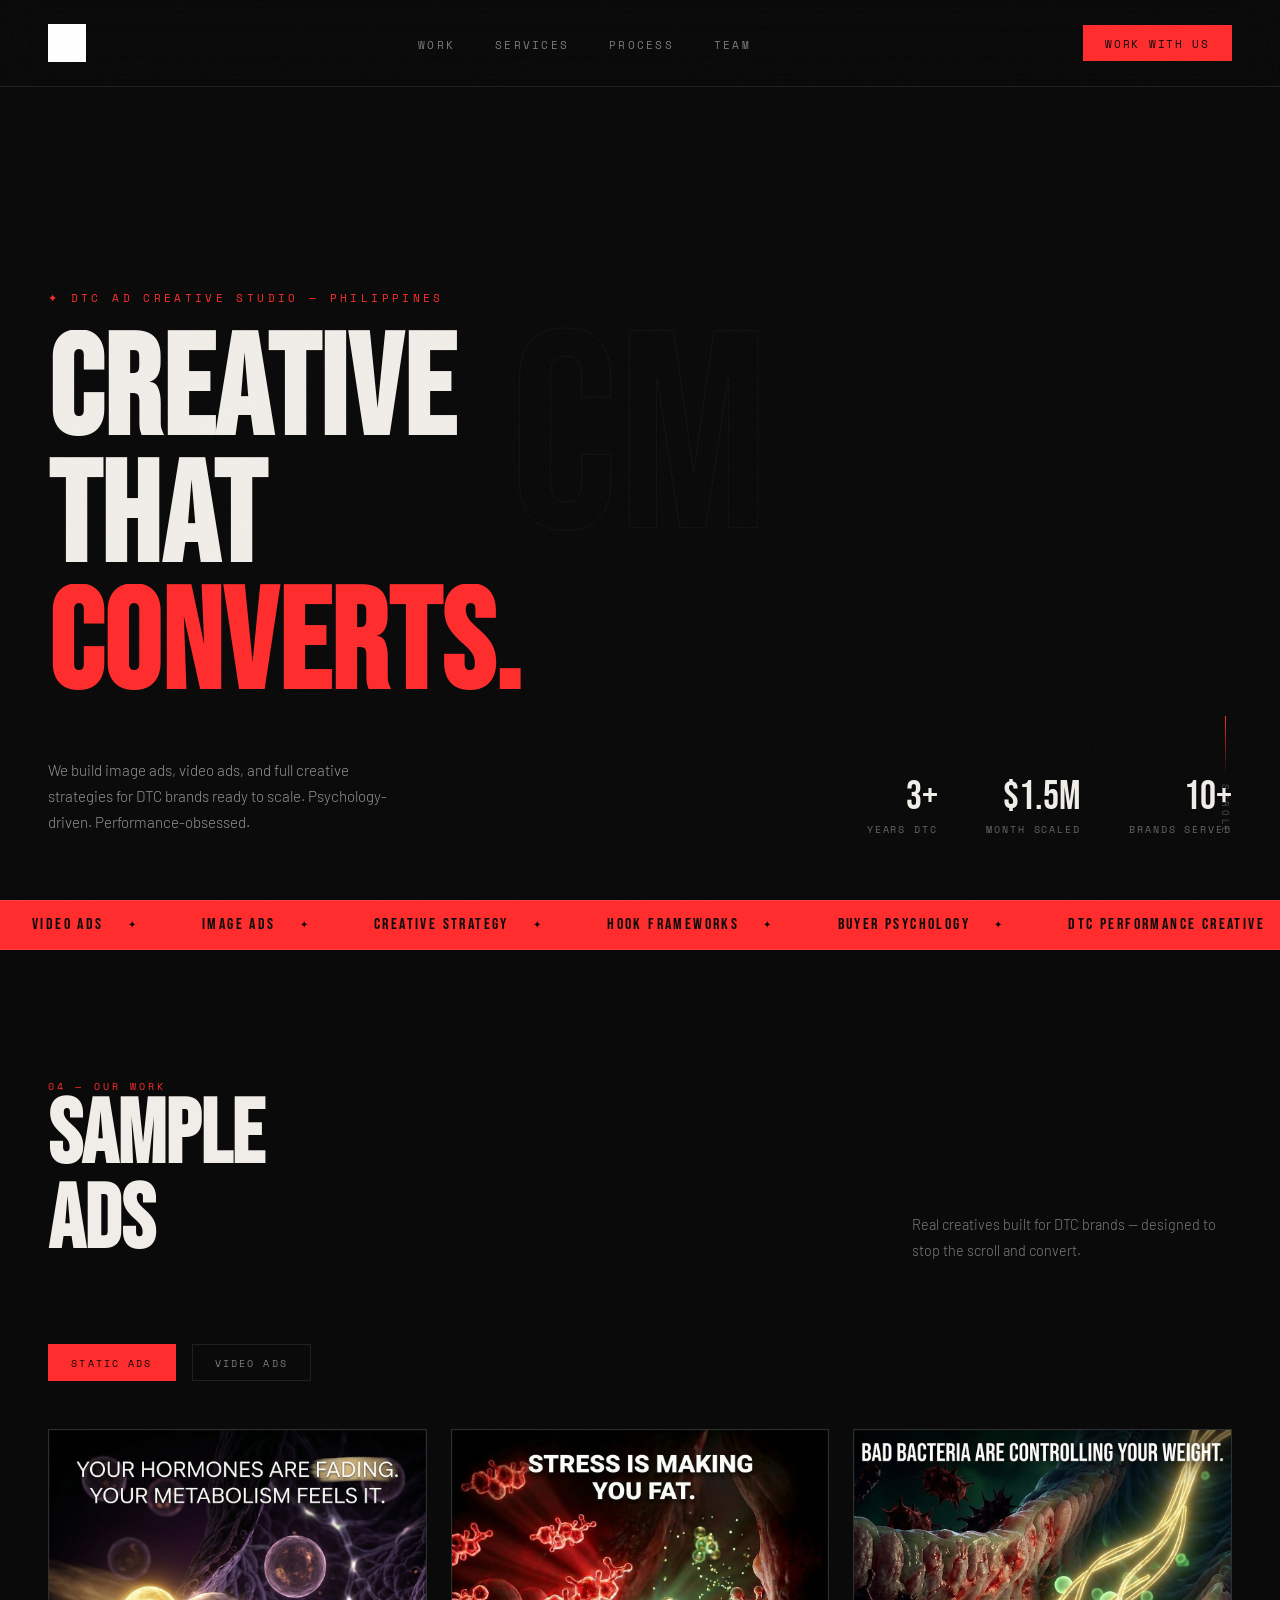
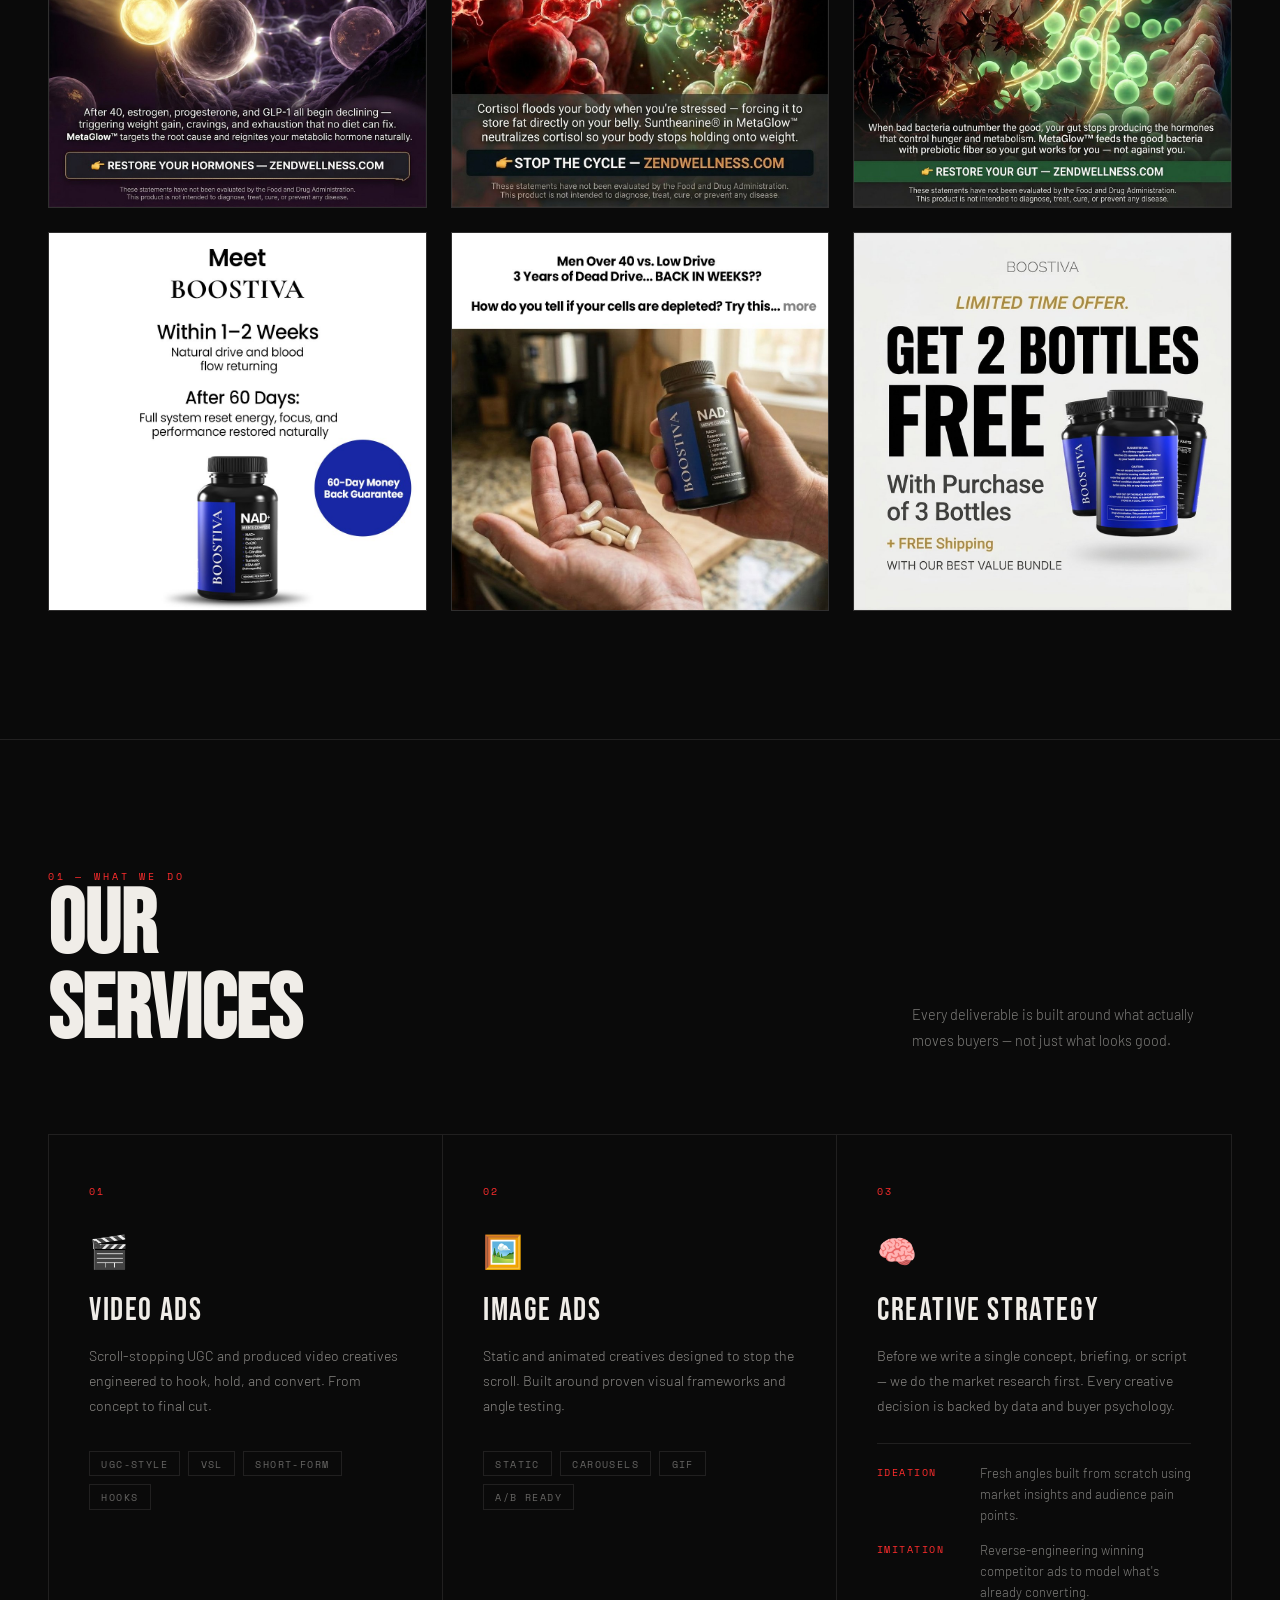
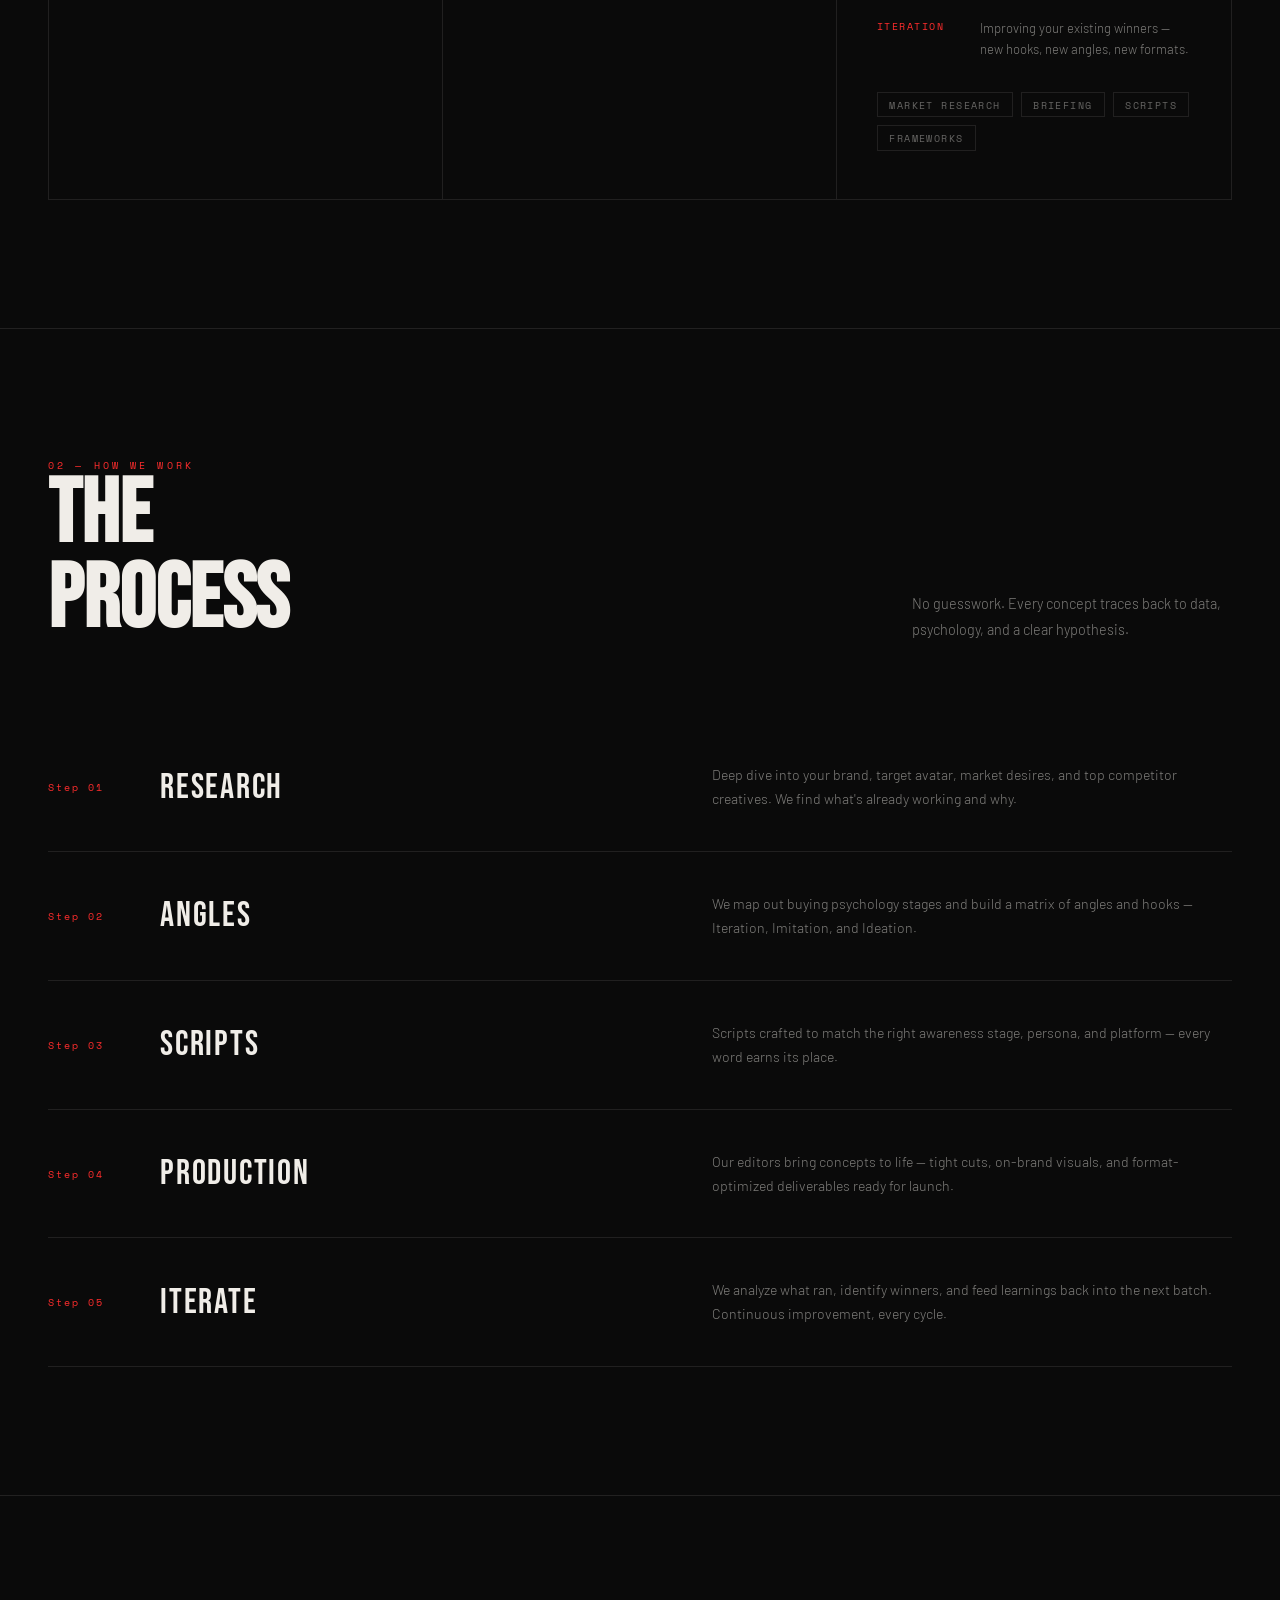
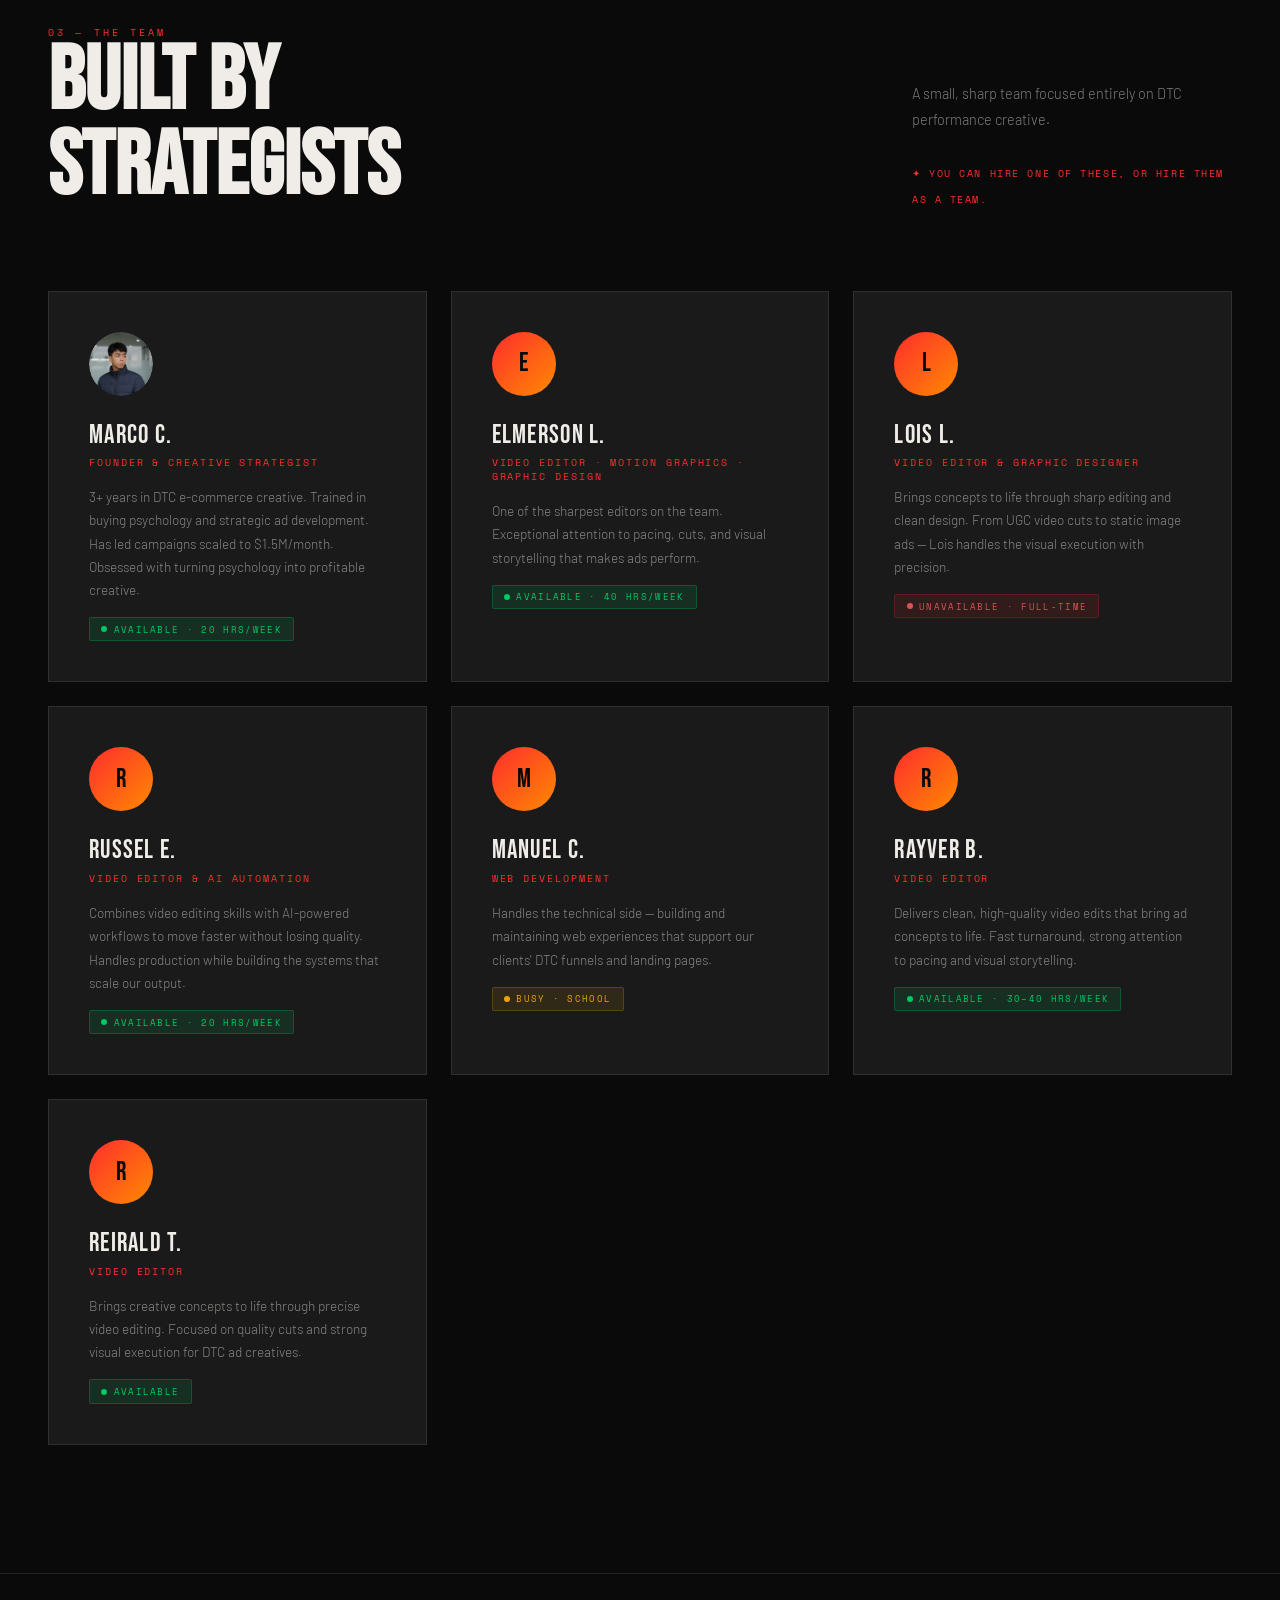
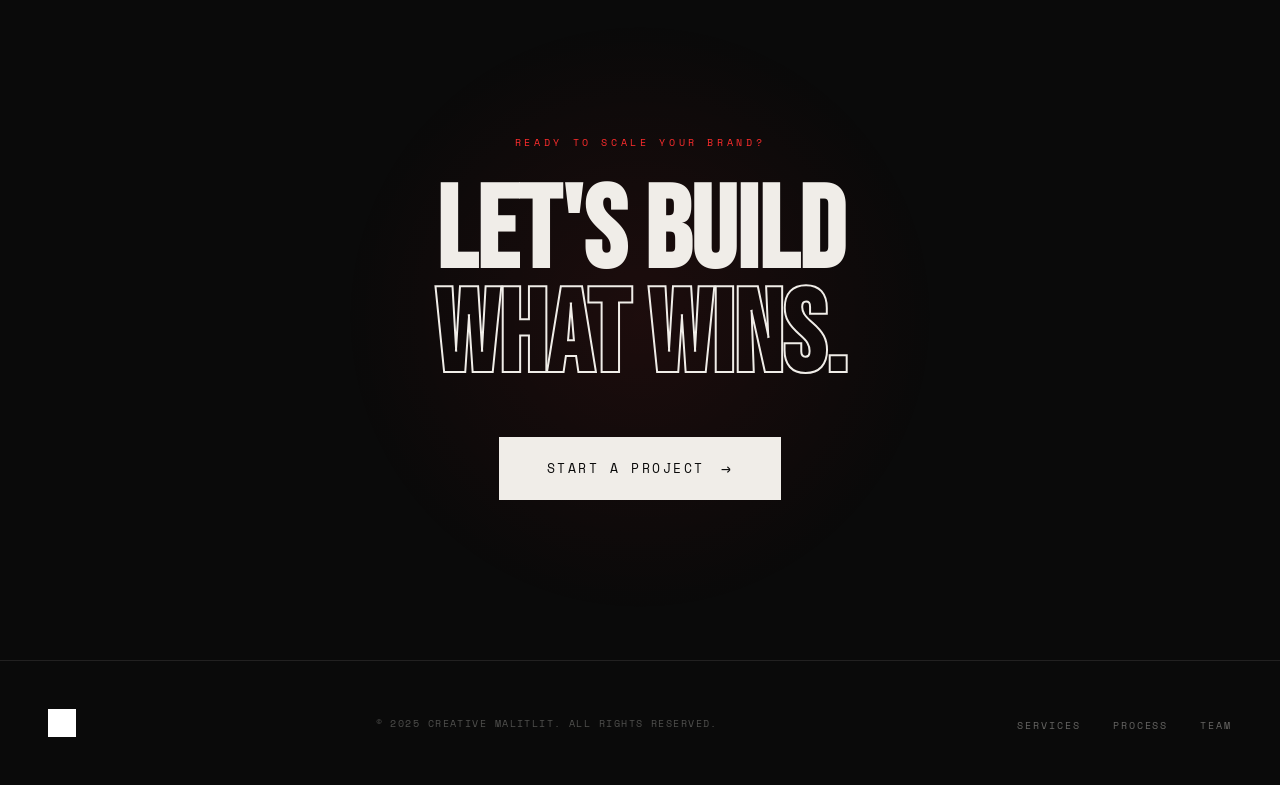
==== creative-malitlit.html @ ef9fa3f7 "initial" ====
<!doctype html>
<html lang="en">
  <head>
    <meta charset="UTF-8" />
    <meta name="viewport" content="width=device-width, initial-scale=1.0" />
    <title>Creative Malitlit — Ad Creative Studio</title>
    <link rel="preconnect" href="https://fonts.googleapis.com" />
    <link rel="preconnect" href="https://fonts.gstatic.com" crossorigin />
    <link
      href="https://fonts.googleapis.com/css2?family=Bebas+Neue&family=Barlow:ital,wght@0,300;0,400;0,600;1,300&family=Space+Mono:wght@400;700&display=swap"
      rel="stylesheet" />
    <link rel="stylesheet" href="style.css" />
  </head>
  <body>
    <!-- NAV -->
    <nav>
      <a href="#" class="nav-logo"
        ><img
          src="[data-uri]"
          alt="Creative Malitlit"
      /></a>
      <ul class="nav-links">
        <li><a href="#work">Work</a></li>
        <li><a href="#services">Services</a></li>
        <li><a href="#process">Process</a></li>
        <li><a href="#team">Team</a></li>
      </ul>
      <button class="nav-cta" onclick="window.location.href = 'mailto:marcomalitlit@gmail.com'">Work With Us</button>
    </nav>

    <!-- HERO -->
    <section class="hero" id="home">
      <div class="hero-bg-text">CM</div>
      <div class="hero-tag">✦ DTC Ad Creative Studio — Philippines</div>
      <h1 class="hero-headline">
        <span class="line"><span>Creative</span></span>
        <span class="line"><span>That</span></span>
        <span class="line"><span class="red">Converts.</span></span>
      </h1>
      <div class="hero-bottom">
        <p class="hero-desc">
          We build image ads, video ads, and full creative strategies for DTC brands ready to scale. Psychology-driven.
          Performance-obsessed.
        </p>
        <div class="hero-stats">
          <div>
            <div class="stat-num">3+</div>
            <div class="stat-label">Years DTC</div>
          </div>
          <div>
            <div class="stat-num">$1.5M</div>
            <div class="stat-label">Month scaled</div>
          </div>
          <div>
            <div class="stat-num">10+</div>
            <div class="stat-label">Brands served</div>
          </div>
        </div>
      </div>
      <div class="scroll-indicator">
        <div class="scroll-line"></div>
        <div class="scroll-text">Scroll</div>
      </div>
    </section>

    <!-- MARQUEE -->
    <div class="marquee-strip">
      <div class="marquee-inner">
        <span class="marquee-item">Video Ads</span>
        <span class="marquee-item">Image Ads</span>
        <span class="marquee-item">Creative Strategy</span>
        <span class="marquee-item">Hook Frameworks</span>
        <span class="marquee-item">Buyer Psychology</span>
        <span class="marquee-item">DTC Performance Creative</span>
        <span class="marquee-item">Video Ads</span>
        <span class="marquee-item">Image Ads</span>
        <span class="marquee-item">Creative Strategy</span>
        <span class="marquee-item">Hook Frameworks</span>
        <span class="marquee-item">Buyer Psychology</span>
        <span class="marquee-item">DTC Performance Creative</span>
      </div>
    </div>

    <!-- PORTFOLIO -->
    <section class="section" id="work">
      <div class="section-header reveal">
        <div>
          <div class="section-label">04 — Our Work</div>
          <h2 class="section-title">Sample<br />Ads</h2>
        </div>
        <p class="section-sub">Real creatives built for DTC brands — designed to stop the scroll and convert.</p>
      </div>
      <div class="portfolio-filter reveal">
        <button class="filter-btn active" onclick="filterPortfolio('static', this)">Static Ads</button>
        <button class="filter-btn" onclick="filterPortfolio('video', this)">Video Ads</button>
      </div>
      <div class="portfolio-grid reveal" id="portfolioGrid">
        <div class="portfolio-item" data-category="static">
          <img
            src="[data-uri]"
            alt="Native Static Ad - Hormones"
            loading="lazy" />
          <div class="portfolio-overlay">
            <div class="portfolio-tag">Static Ad · Native Style</div>
            <div class="portfolio-title">Hormone Fading</div>
          </div>
        </div>
        <div class="portfolio-item" data-category="static">
          <img
            src="[data-uri]"
            alt="Native Static Ad - Stress"
            loading="lazy" />
          <div class="portfolio-overlay">
            <div class="portfolio-tag">Static Ad · Native Style</div>
            <div class="portfolio-title">Stress & Fat</div>
          </div>
        </div>
        <div class="portfolio-item" data-category="static">
          <img
            src="[data-uri]"
            alt="Native Static Ad - Bacteria"
            loading="lazy" />
          <div class="portfolio-overlay">
            <div class="portfolio-tag">Static Ad · Native Style</div>
            <div class="portfolio-title">Bad Bacteria</div>
          </div>
        </div>
        <div class="portfolio-item" data-category="static">
          <img
            src="[data-uri]"
            alt="Product Static Ad - Boostiva Meet"
            loading="lazy" />
          <div class="portfolio-overlay">
            <div class="portfolio-tag">Static Ad · Product</div>
            <div class="portfolio-title">Meet Boostiva</div>
          </div>
        </div>
        <div class="portfolio-item" data-category="static">
          <img
            src="[data-uri]"
            alt="Product Static Ad - Boostiva Native"
            loading="lazy" />
          <div class="portfolio-overlay">
            <div class="portfolio-tag">Static Ad · Native Style</div>
            <div class="portfolio-title">Men Over 40</div>
          </div>
        </div>
        <div class="portfolio-item" data-category="static">
          <img
            src="[data-uri]"
            alt="Product Static Ad - Boostiva Offer"
            loading="lazy" />
          <div class="portfolio-overlay">
            <div class="portfolio-tag">Static Ad · Promo</div>
            <div class="portfolio-title">Get 2 Bottles Free</div>
          </div>
        </div>
        <div class="portfolio-item" data-category="video" style="display: none">
          <video
            src="Petsmont_M3_AD14_UGCF.mp4"
            muted
            loop
            playsinline
            preload="metadata"
            onmouseenter="this.play()"
            onmouseleave="
              this.pause();
              this.currentTime = 0;
            "></video>
          <div class="video-play-icon">
            <svg width="18" height="18" viewBox="0 0 24 24" fill="white"><polygon points="5,3 19,12 5,21" /></svg>
          </div>
          <div class="portfolio-overlay">
            <div class="portfolio-tag">Video Ad · UGC</div>
            <div class="portfolio-title">Petsmont V1</div>
          </div>
        </div>
        <div class="portfolio-item" data-category="video" style="display: none">
          <video
            src="Petsmont_M3_AD14_UGCF_1.mp4"
            muted
            loop
            playsinline
            preload="metadata"
            onmouseenter="this.play()"
            onmouseleave="
              this.pause();
              this.currentTime = 0;
            "></video>
          <div class="video-play-icon">
            <svg width="18" height="18" viewBox="0 0 24 24" fill="white"><polygon points="5,3 19,12 5,21" /></svg>
          </div>
          <div class="portfolio-overlay">
            <div class="portfolio-tag">Video Ad · UGC</div>
            <div class="portfolio-title">Petsmont V2</div>
          </div>
        </div>
        <div class="portfolio-item" data-category="video" style="display: none">
          <video
            src="Petsmont_M3_AD14_UGCF_2.mp4"
            muted
            loop
            playsinline
            preload="metadata"
            onmouseenter="this.play()"
            onmouseleave="
              this.pause();
              this.currentTime = 0;
            "></video>
          <div class="video-play-icon">
            <svg width="18" height="18" viewBox="0 0 24 24" fill="white"><polygon points="5,3 19,12 5,21" /></svg>
          </div>
          <div class="portfolio-overlay">
            <div class="portfolio-tag">Video Ad · UGC</div>
            <div class="portfolio-title">Petsmont V3</div>
          </div>
        </div>
      </div>
    </section>

    <!-- SERVICES -->
    <section class="section" id="services">
      <div class="section-header reveal">
        <div>
          <div class="section-label">01 — What We Do</div>
          <h2 class="section-title">Our<br />Services</h2>
        </div>
        <p class="section-sub">
          Every deliverable is built around what actually moves buyers — not just what looks good.
        </p>
      </div>
      <div class="services-grid reveal">
        <div class="service-card">
          <div class="service-num">01</div>
          <span class="service-icon">🎬</span>
          <div class="service-name">Video Ads</div>
          <p class="service-desc">
            Scroll-stopping UGC and produced video creatives engineered to hook, hold, and convert. From concept to
            final cut.
          </p>
          <div class="service-tags">
            <span class="tag">UGC-style</span>
            <span class="tag">VSL</span>
            <span class="tag">Short-form</span>
            <span class="tag">Hooks</span>
          </div>
        </div>
        <div class="service-card">
          <div class="service-num">02</div>
          <span class="service-icon">🖼️</span>
          <div class="service-name">Image Ads</div>
          <p class="service-desc">
            Static and animated creatives designed to stop the scroll. Built around proven visual frameworks and angle
            testing.
          </p>
          <div class="service-tags">
            <span class="tag">Static</span>
            <span class="tag">Carousels</span>
            <span class="tag">GIF</span>
            <span class="tag">A/B ready</span>
          </div>
        </div>
        <div class="service-card">
          <div class="service-num">03</div>
          <span class="service-icon">🧠</span>
          <div class="service-name">Creative Strategy</div>
          <p class="service-desc">
            Before we write a single concept, briefing, or script — we do the market research first. Every creative
            decision is backed by data and buyer psychology.
          </p>
          <div class="service-framework">
            <div class="framework-item">
              <span class="framework-label">Ideation</span>
              <span class="framework-desc"
                >Fresh angles built from scratch using market insights and audience pain points.</span
              >
            </div>
            <div class="framework-item">
              <span class="framework-label">Imitation</span>
              <span class="framework-desc"
                >Reverse-engineering winning competitor ads to model what's already converting.</span
              >
            </div>
            <div class="framework-item">
              <span class="framework-label">Iteration</span>
              <span class="framework-desc">Improving your existing winners — new hooks, new angles, new formats.</span>
            </div>
          </div>
          <div class="service-tags">
            <span class="tag">Market Research</span>
            <span class="tag">Briefing</span>
            <span class="tag">Scripts</span>
            <span class="tag">Frameworks</span>
          </div>
        </div>
      </div>
    </section>

    <!-- PROCESS -->
    <section class="section" id="process">
      <div class="section-header reveal">
        <div>
          <div class="section-label">02 — How We Work</div>
          <h2 class="section-title">The<br />Process</h2>
        </div>
        <p class="section-sub">No guesswork. Every concept traces back to data, psychology, and a clear hypothesis.</p>
      </div>
      <div class="process-list reveal">
        <div class="process-item">
          <div class="process-count">Step 01</div>
          <div class="process-name">Research</div>
          <div class="process-desc">
            Deep dive into your brand, target avatar, market desires, and top competitor creatives. We find what's
            already working and why.
          </div>
        </div>
        <div class="process-item">
          <div class="process-count">Step 02</div>
          <div class="process-name">Angles</div>
          <div class="process-desc">
            We map out buying psychology stages and build a matrix of angles and hooks — Iteration, Imitation, and
            Ideation.
          </div>
        </div>
        <div class="process-item">
          <div class="process-count">Step 03</div>
          <div class="process-name">Scripts</div>
          <div class="process-desc">
            Scripts crafted to match the right awareness stage, persona, and platform — every word earns its place.
          </div>
        </div>
        <div class="process-item">
          <div class="process-count">Step 04</div>
          <div class="process-name">Production</div>
          <div class="process-desc">
            Our editors bring concepts to life — tight cuts, on-brand visuals, and format-optimized deliverables ready
            for launch.
          </div>
        </div>
        <div class="process-item">
          <div class="process-count">Step 05</div>
          <div class="process-name">Iterate</div>
          <div class="process-desc">
            We analyze what ran, identify winners, and feed learnings back into the next batch. Continuous improvement,
            every cycle.
          </div>
        </div>
      </div>
    </section>

    <!-- TEAM -->
    <section class="section" id="team">
      <div class="section-header reveal">
        <div>
          <div class="section-label">03 — The Team</div>
          <h2 class="section-title">Built by<br />Strategists</h2>
        </div>
        <p class="section-sub">
          A small, sharp team focused entirely on DTC performance creative.<br /><br /><span
            style="
              color: var(--accent);
              font-family: var(--font-mono);
              font-size: 0.65rem;
              letter-spacing: 0.15em;
              text-transform: uppercase;
            "
            >✦ You can hire one of these, or hire them as a team.</span
          >
        </p>
      </div>
      <div class="team-grid reveal">
        <div class="team-card">
          <div class="team-avatar" style="background: none; padding: 0; overflow: hidden">
            <img
              src="[data-uri]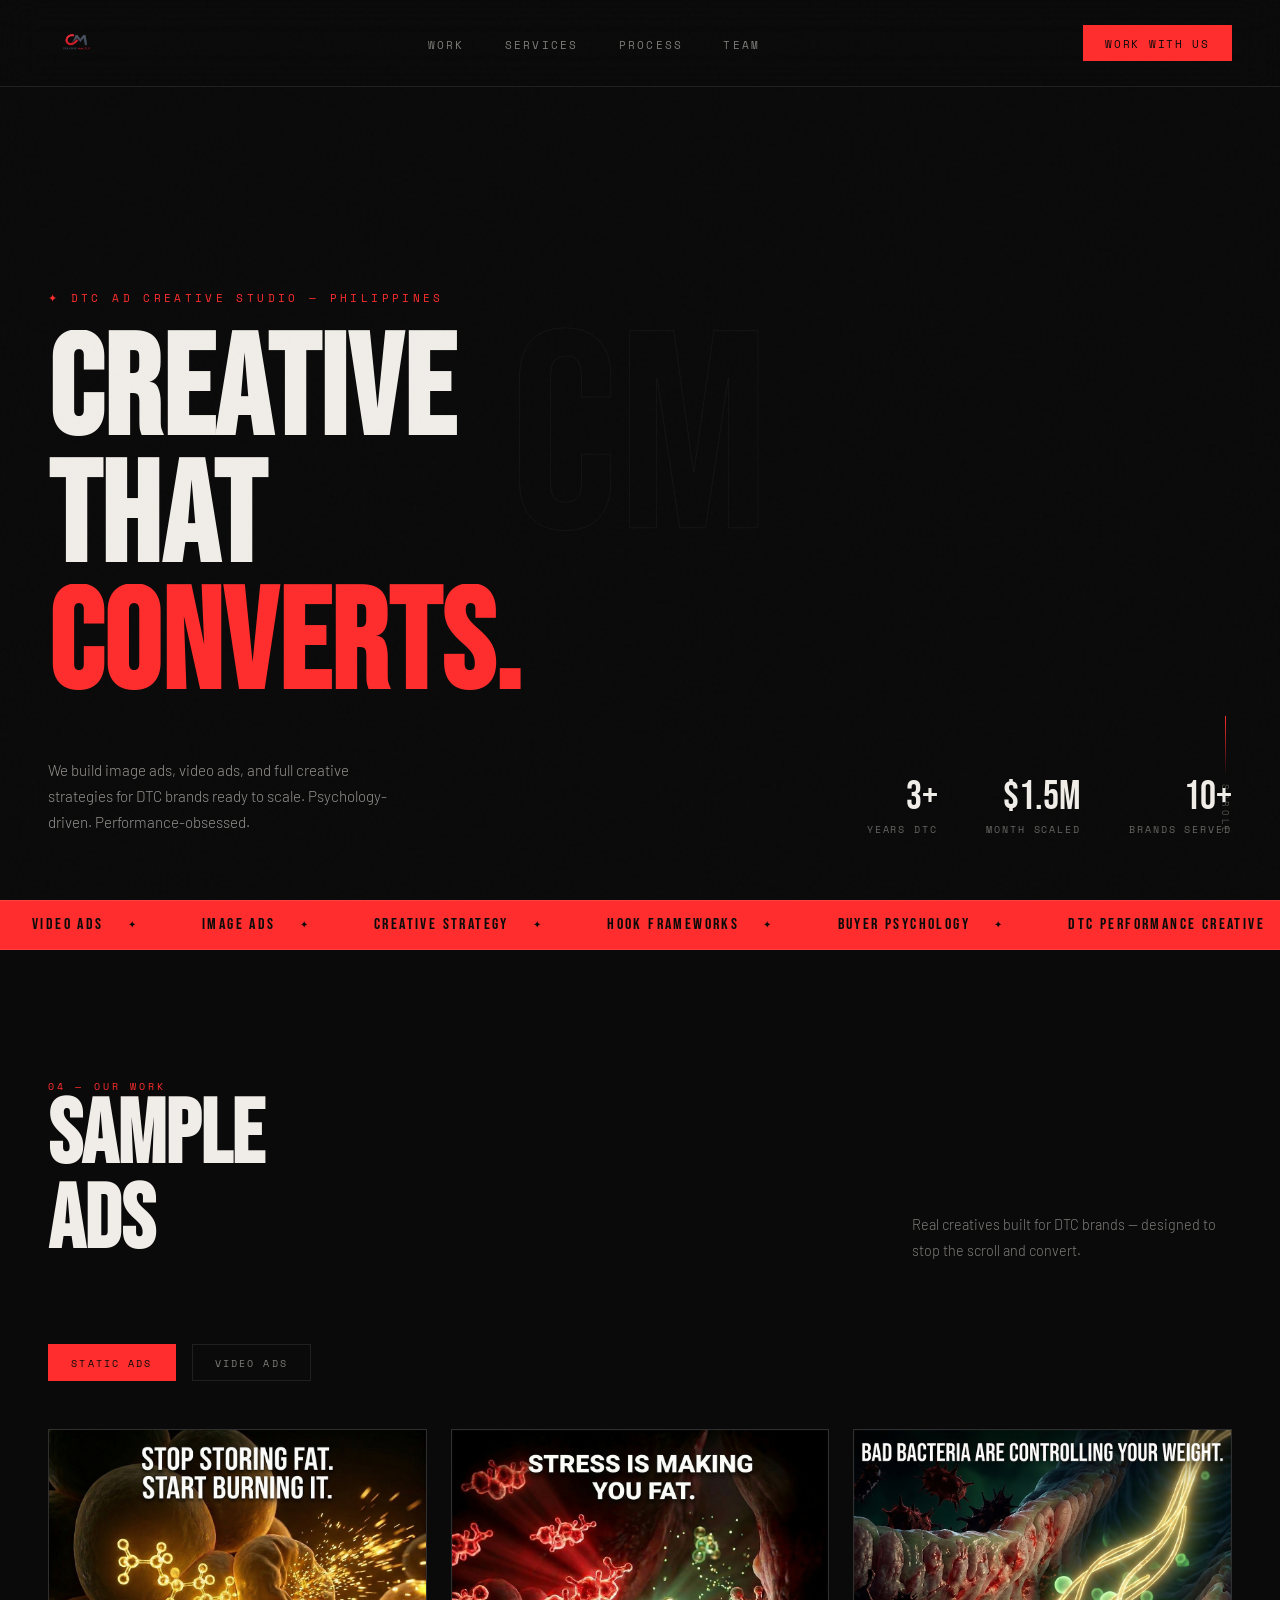
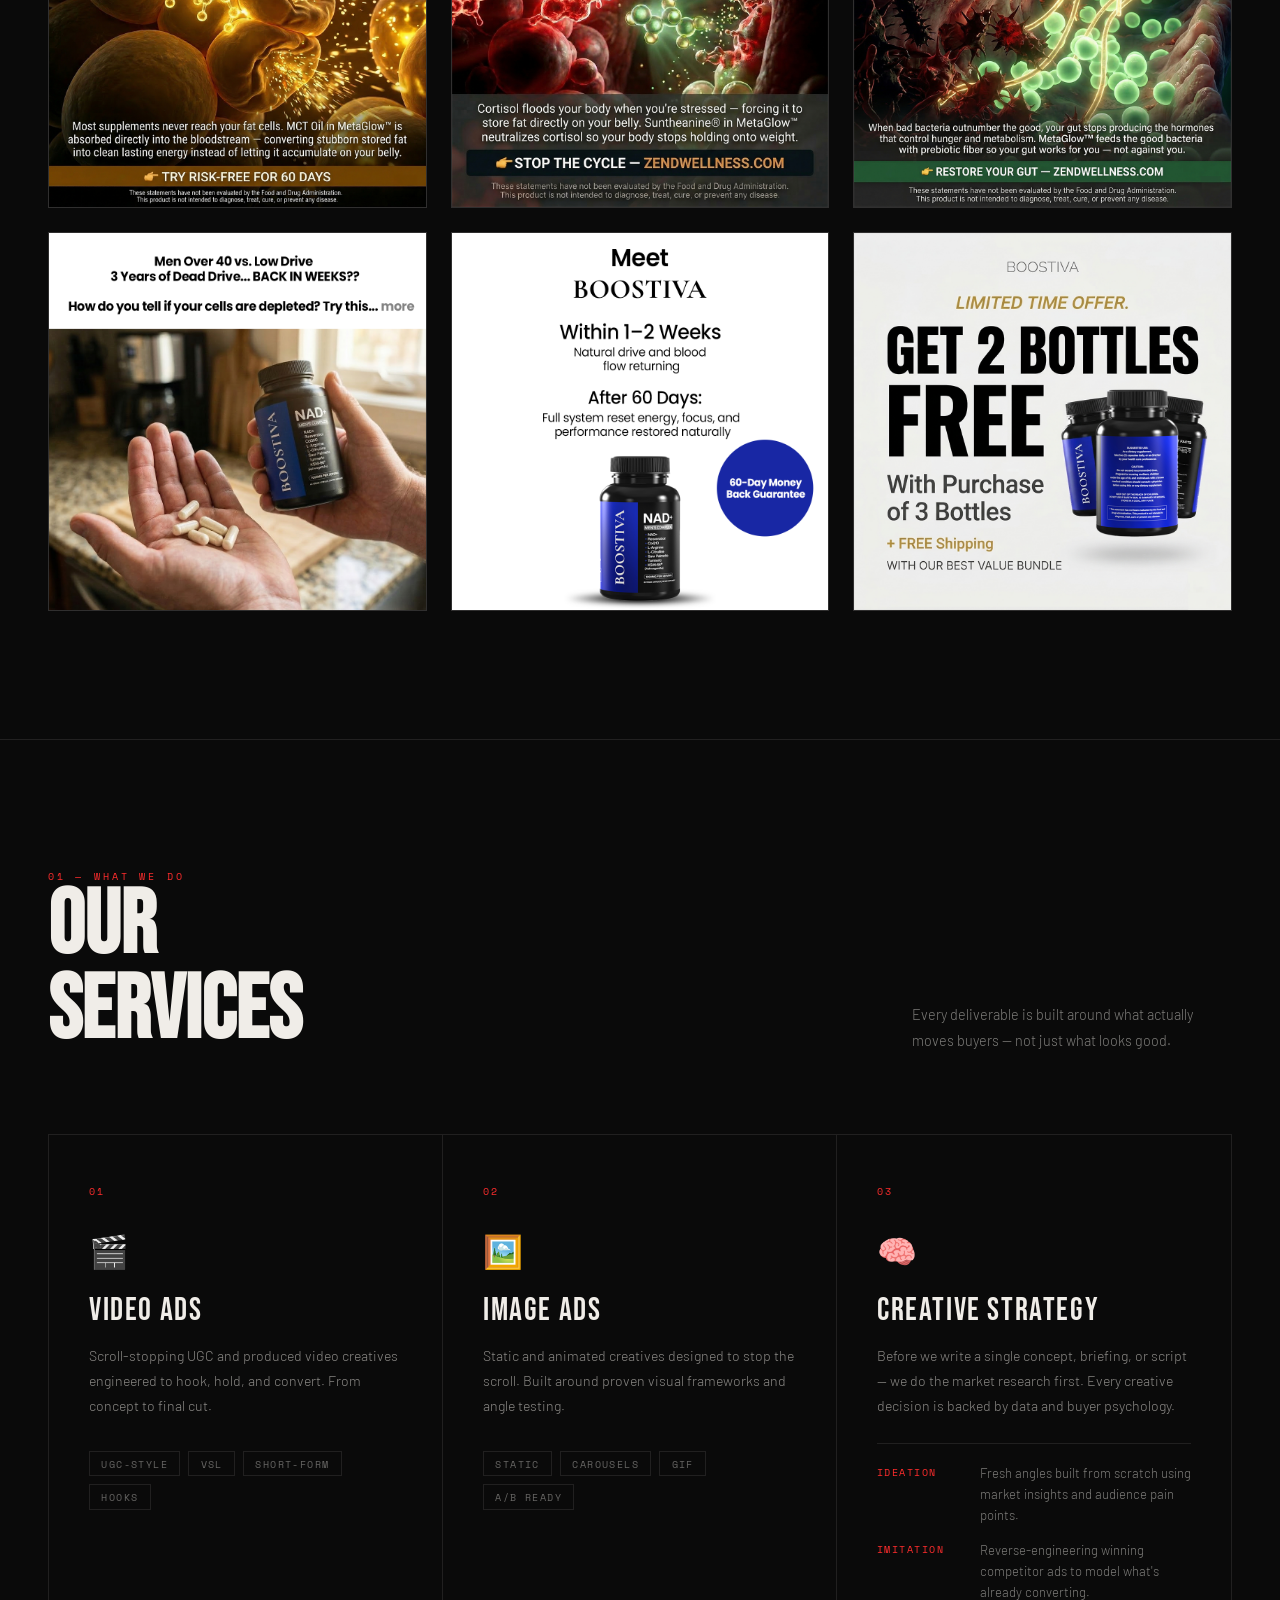
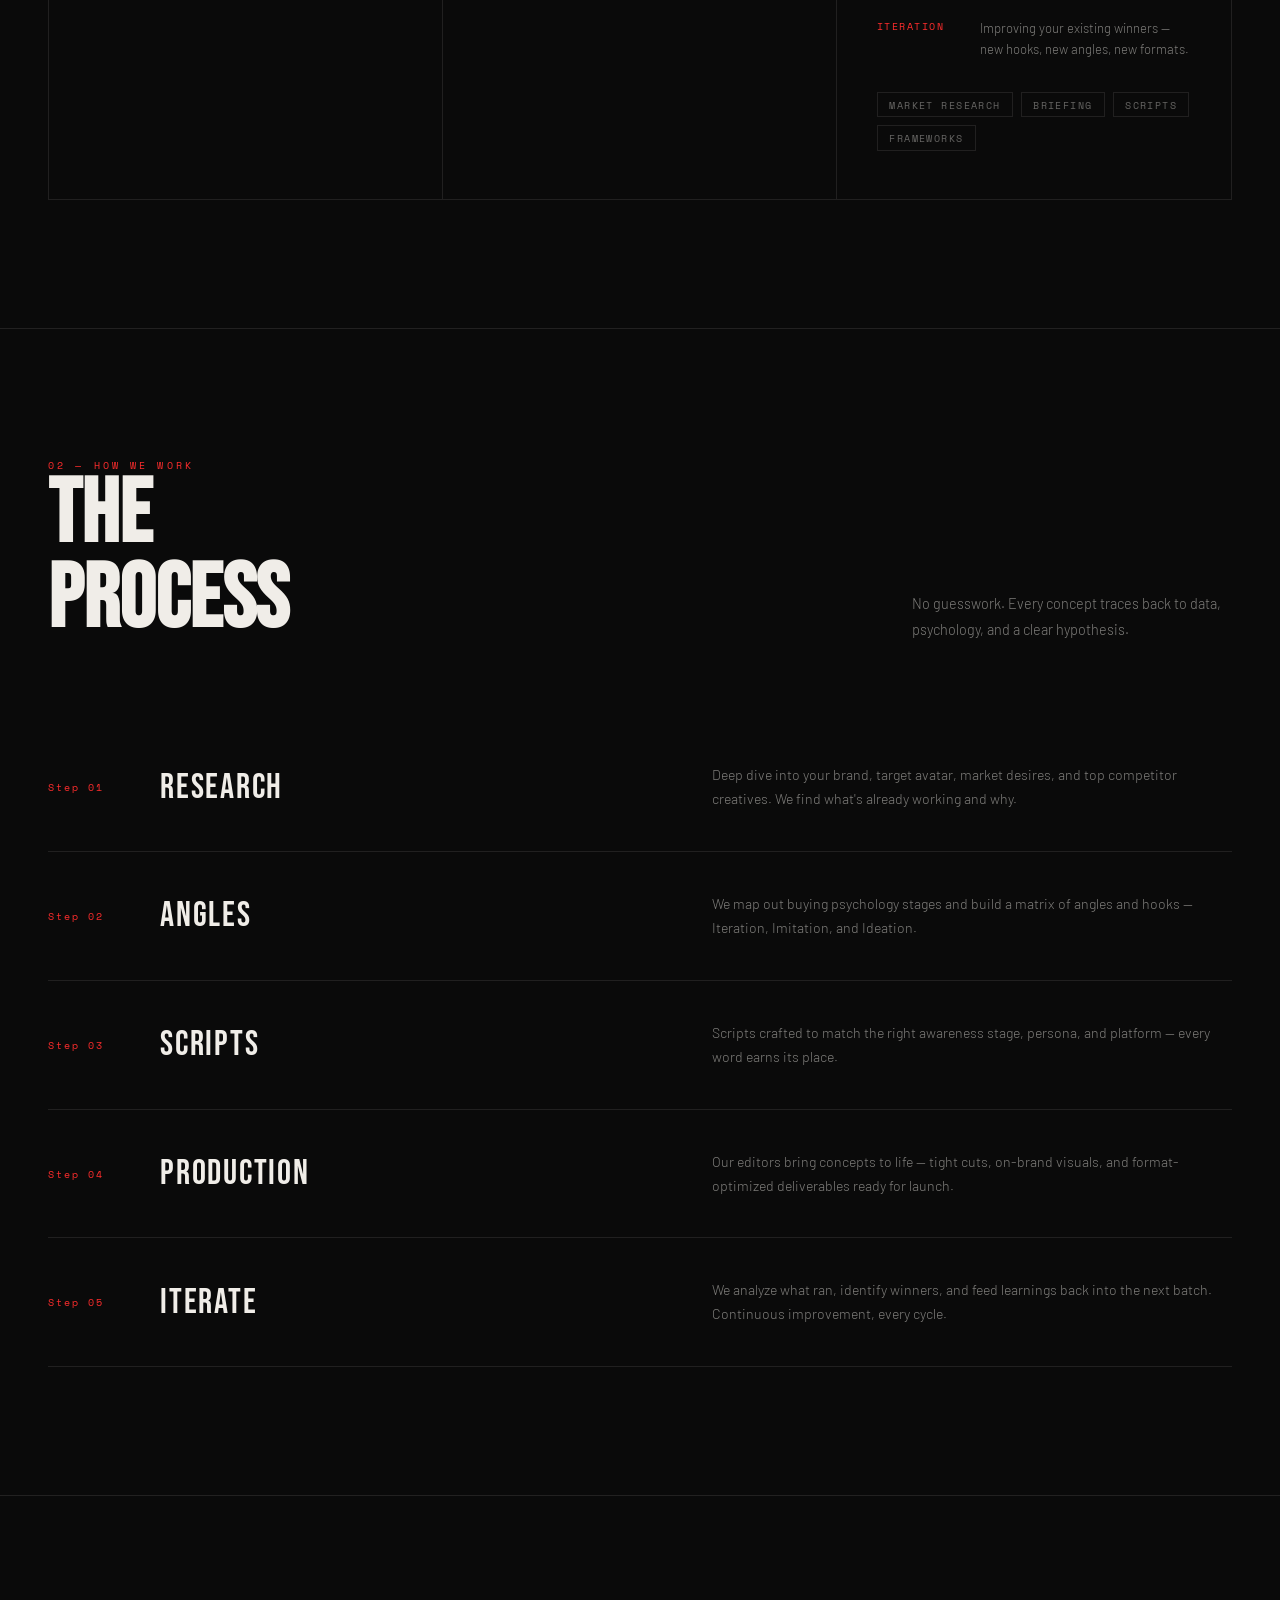
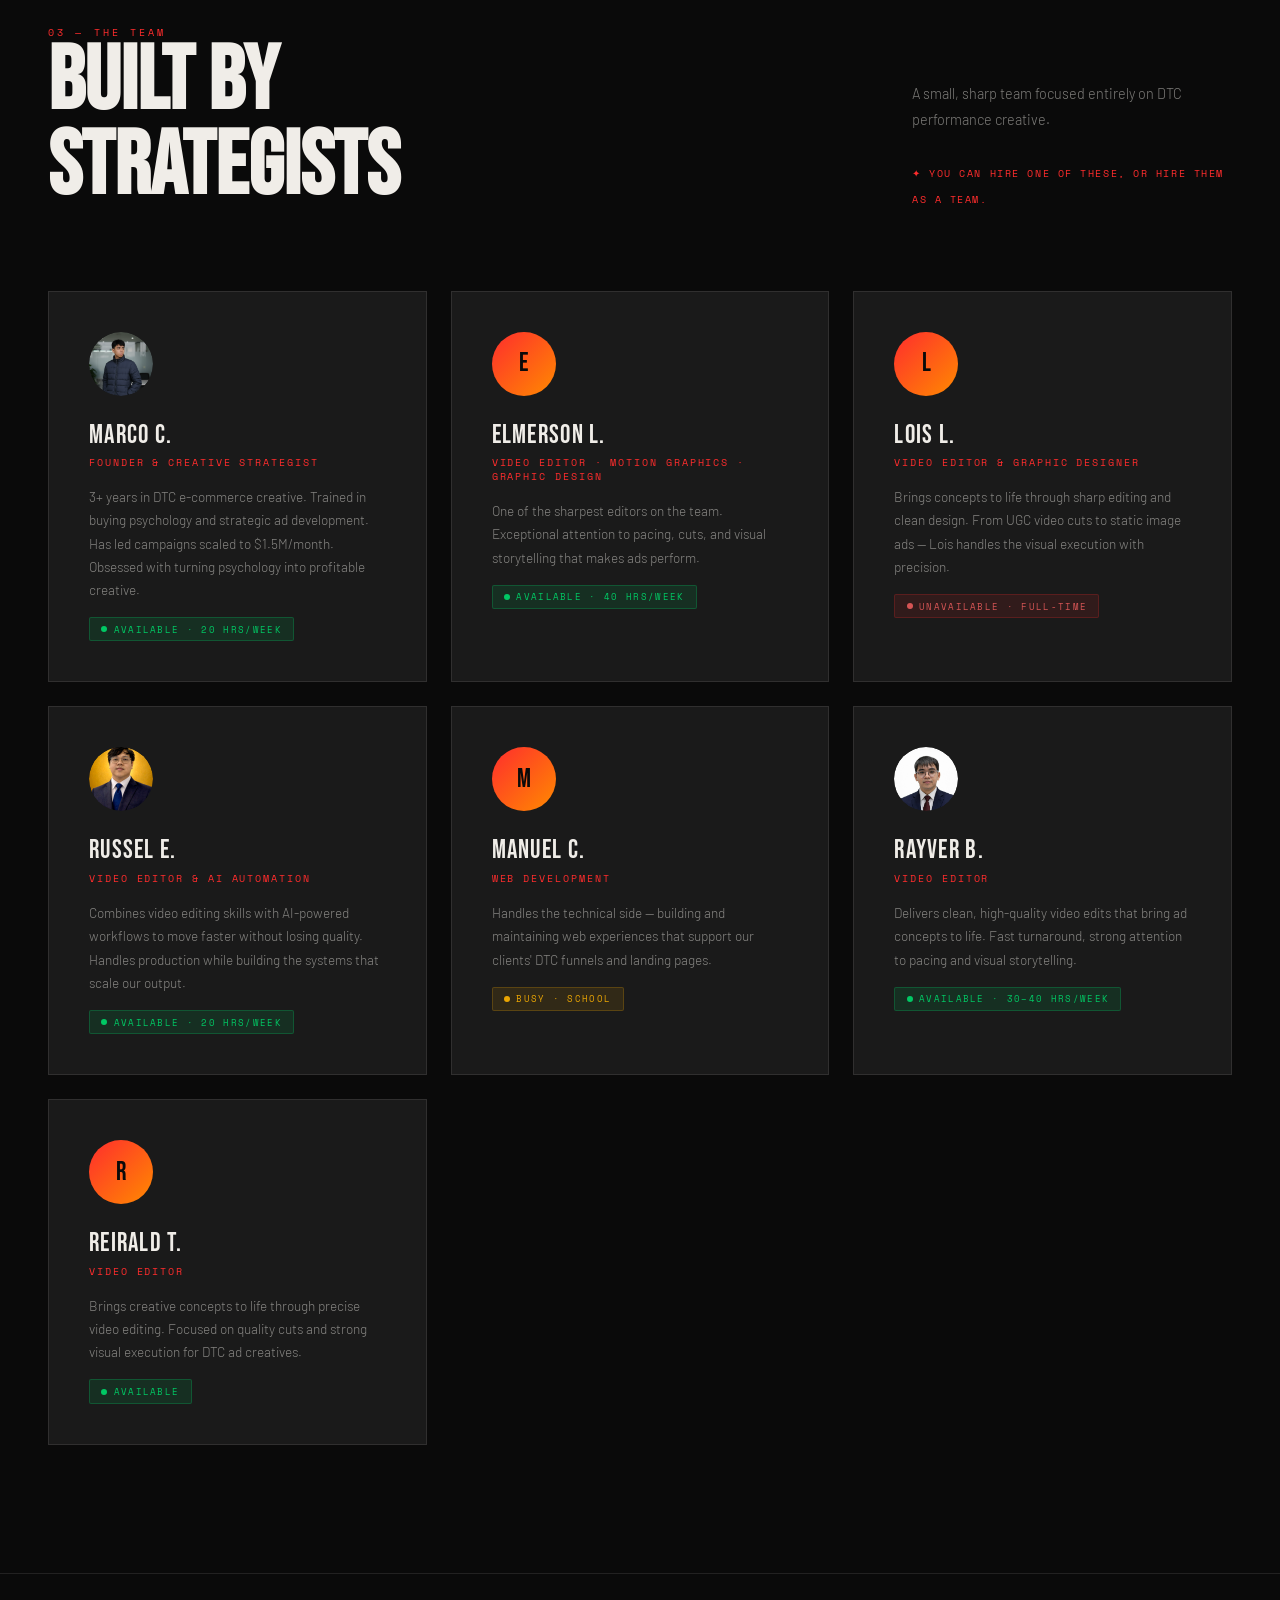
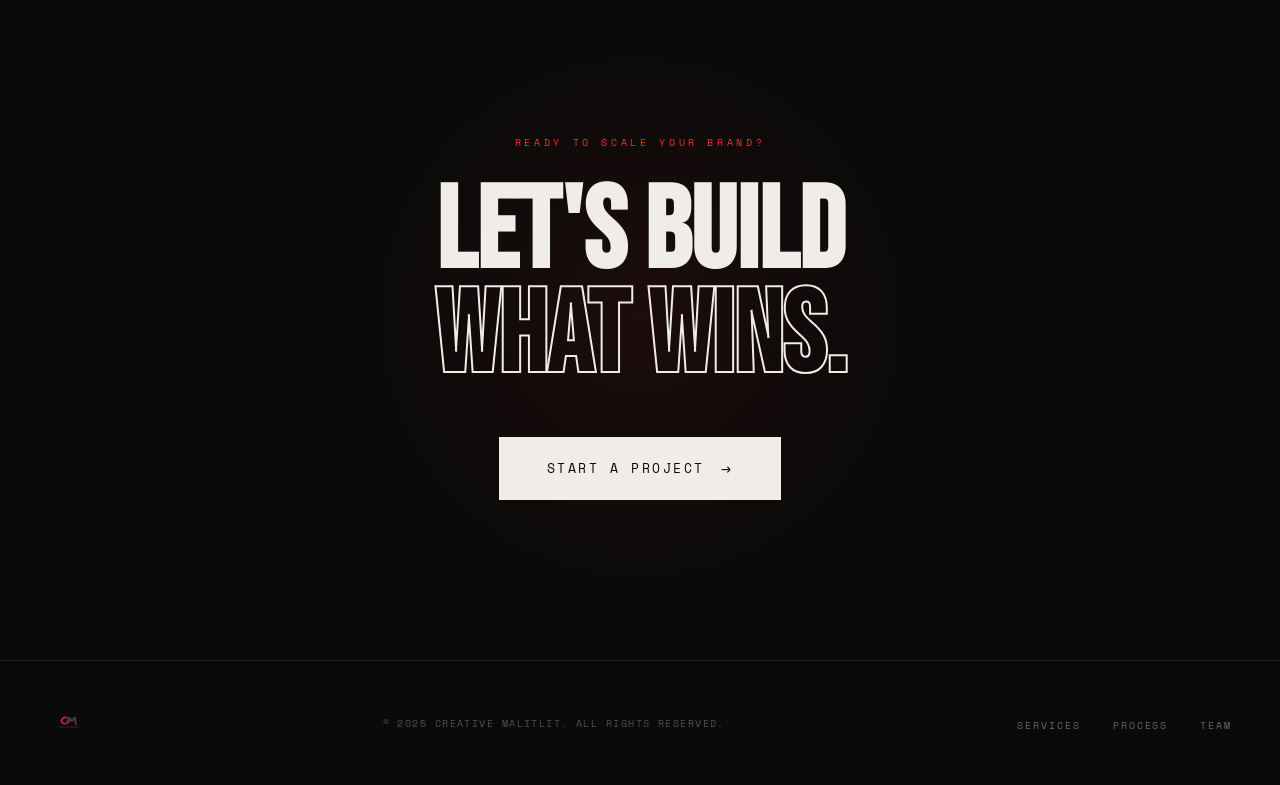
